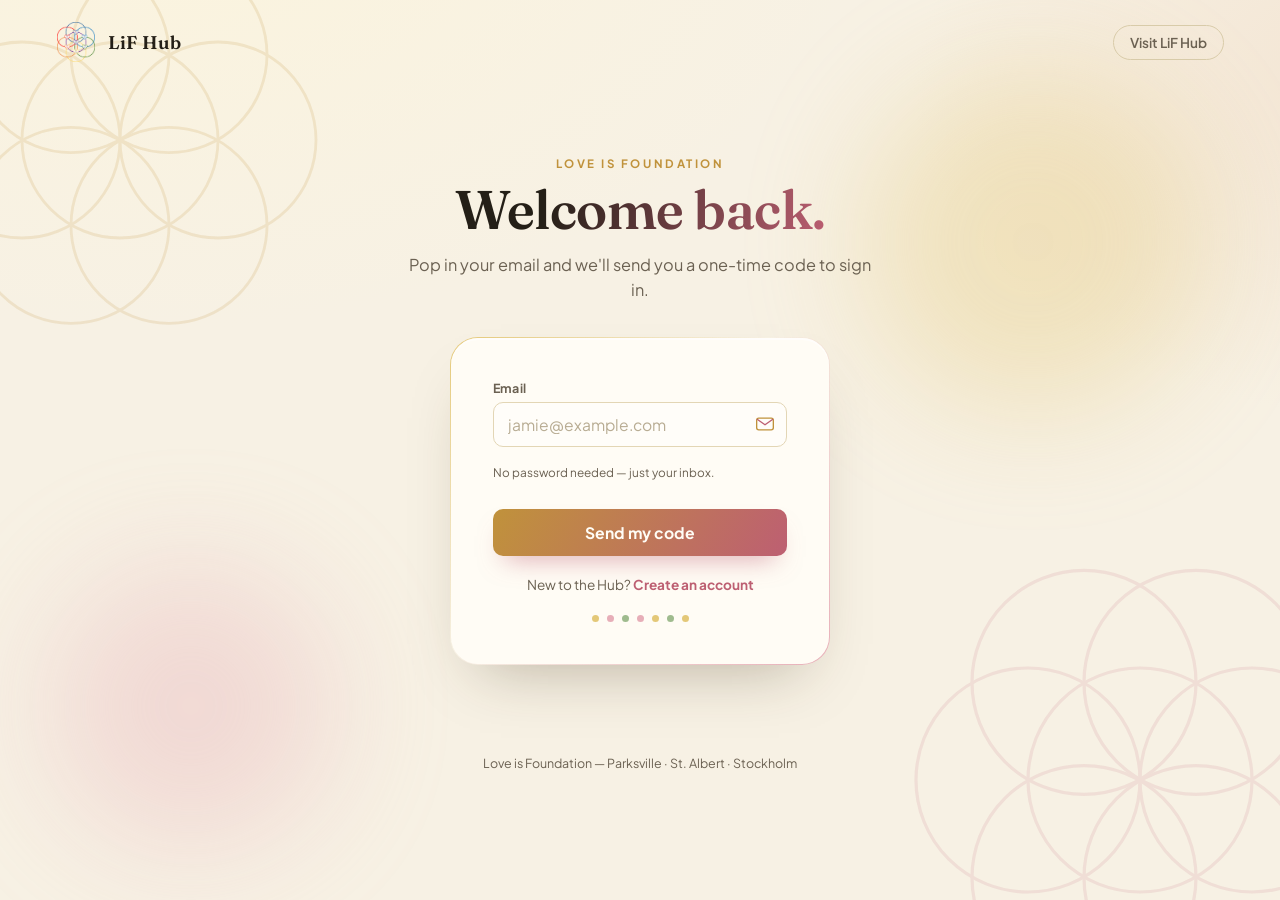
==== login.html @ c792c5d2 "added login" ====
<!DOCTYPE html>
<html lang="en">
<head>
<meta charset="UTF-8">
<meta name="viewport" content="width=device-width, initial-scale=1">
<title>Log in — LiF Hub</title>
<link rel="preconnect" href="https://fonts.googleapis.com">
<link rel="preconnect" href="https://fonts.gstatic.com" crossorigin>
<link href="https://fonts.googleapis.com/css2?family=Fraunces:opsz,wght@9..144,400;9..144,500;9..144,600;9..144,700&family=Plus+Jakarta+Sans:wght@400;500;600;700;800&display=swap" rel="stylesheet">
<style>
  /* ============ TOKENS (shared with sign-up page) ============ */
  :root{
    --cream:        #F7F1E4;
    --paper:        #FFFCF5;
    --ink:          #241F17;
    --ink-soft:     #6b6152;
    --gold:         #C0923B;
    --gold-soft:    #E4C878;
    --rose:         #BD5F72;
    --rose-soft:    #E7AEB8;
    --sage:         #5B7A50;
    --sage-soft:    #9FBB8E;

    --radius-lg: 28px;
    --radius-sm: 10px;

    --ease-bloom: cubic-bezier(.22,1.15,.32,1);
    --ease-out:   cubic-bezier(.19,1,.22,1);
  }

  *{ box-sizing:border-box; }
  html{ scroll-behavior:smooth; }

  body{
    margin:0;
    min-height:100vh;
    background:
      radial-gradient(1200px 700px at 12% -10%, #fbf4de 0%, transparent 60%),
      radial-gradient(900px 600px at 110% 10%, #f3e4d2 0%, transparent 55%),
      var(--cream);
    color:var(--ink);
    font-family:"Plus Jakarta Sans", system-ui, sans-serif;
    overflow-x:hidden;
    position:relative;
  }
  a{ color:inherit; }

  /* ============ AMBIENT SEED-OF-LIFE BACKGROUND ============ */
  .ambient-bg{ position:fixed; inset:0; pointer-events:none; z-index:0; overflow:hidden; }
  .ambient-bg svg{ position:absolute; opacity:.16; }
  .ambient-bg .cluster-a{ top:-140px; left:-160px; width:560px; height:560px; animation: ambientRotate 160s linear infinite; }
  .ambient-bg .cluster-b{ bottom:-200px; right:-180px; width:640px; height:640px; animation: ambientRotate 200s linear infinite reverse; opacity:.12; }
  .ambient-bg .blob{ position:absolute; border-radius:50%; filter:blur(60px); opacity:.35; animation: floatBlob 16s ease-in-out infinite; }
  .blob--gold{ width:340px; height:340px; top:8%; right:6%; background:var(--gold-soft); }
  .blob--rose{ width:280px; height:280px; bottom:6%; left:4%; background:var(--rose-soft); animation-delay:-6s; }
  @keyframes ambientRotate{ from{ transform:rotate(0deg);} to{ transform:rotate(360deg);} }
  @keyframes floatBlob{ 0%,100%{ transform:translate(0,0);} 50%{ transform:translate(22px,-18px);} }

  /* ============ LAYOUT ============ */
  .site-header{
    position:relative; z-index:2;
    display:flex; align-items:center; justify-content:space-between;
    padding:22px clamp(20px,5vw,56px);
  }
  .brand{ display:flex; align-items:center; gap:12px; }
  .brand-logo{ width:40px; height:40px; object-fit:contain; display:block; animation: fadeUp .7s var(--ease-out) both; }
  .brand-logo-fallback{ display:none; width:40px; height:40px; align-items:center; justify-content:center; animation: fadeUp .7s var(--ease-out) both; }
  .brand-word{ font-family:"Fraunces", serif; font-weight:600; font-size:1.15rem; letter-spacing:.01em; animation: fadeUp .7s .05s var(--ease-out) both; }
  .header-link{
    text-decoration:none; font-size:.85rem; font-weight:600; color:var(--ink-soft);
    padding:8px 16px; border:1px solid #d8cba9; border-radius:999px;
    transition: border-color .25s ease, color .25s ease, background .25s ease;
    animation: fadeUp .7s .05s var(--ease-out) both;
  }
  .header-link:hover{ color:var(--ink); border-color:var(--gold); background:var(--paper); }

  .stage{
    position:relative; z-index:2;
    display:flex; flex-direction:column; align-items:center;
    padding: clamp(30px,8vh,80px) 20px 80px;
    max-width:1080px; margin:0 auto;
    min-height:70vh; justify-content:center;
  }

  .hero-copy{ text-align:center; max-width:480px; margin-bottom:34px; }
  .eyebrow{
    margin:0 0 10px; font-size:.72rem; font-weight:700; letter-spacing:.22em; text-transform:uppercase;
    color:var(--gold); animation: fadeUp .7s .1s var(--ease-out) both;
  }
  .headline{
    margin:0 0 14px; font-family:"Fraunces", serif; font-weight:600;
    font-size: clamp(2.3rem, 5vw, 3.4rem); line-height:1.05; letter-spacing:-.01em;
    background: linear-gradient(100deg, var(--ink) 30%, var(--rose) 90%);
    -webkit-background-clip:text; background-clip:text; color:var(--ink); -webkit-text-fill-color:transparent;
    animation: fadeUp .8s .18s var(--ease-out) both;
  }
  .subhead{ margin:0; color:var(--ink-soft); font-size:1.02rem; line-height:1.55; animation: fadeUp .8s .28s var(--ease-out) both; }

  /* ============ CARD ============ */
  .card{
    position:relative; width:100%; max-width:380px;
    border:1px solid transparent; border-radius: var(--radius-lg);
    background:
      linear-gradient(var(--paper), var(--paper)) padding-box,
      linear-gradient(135deg, var(--gold-soft), transparent 45%, var(--rose-soft)) border-box;
    box-shadow: 0 30px 60px -30px rgba(60,45,20,.35), 0 2px 0 rgba(255,255,255,.6) inset;
    padding: clamp(30px,5vw,42px);
    animation: cardBloom .85s .4s var(--ease-bloom) both;
  }

  form{ display:flex; flex-direction:column; gap:18px; }

  /* ============ THE EMAIL "SPAWN" MOMENT ============ */
  .field{ display:flex; flex-direction:column; gap:6px; position:relative; }
  .field label{ font-size:.78rem; font-weight:700; color:var(--ink-soft); letter-spacing:.02em; }

  .field--email-hero{ animation: emailSpawn .95s .35s var(--ease-bloom) both; }
  .field--email-hero .spawn-ring{
    position:absolute; left:50%; top:38px; width:60px; height:60px; margin:-30px 0 0 -30px;
    border-radius:50%; border:2px solid var(--gold); opacity:0;
    animation: ringPing 1s .75s ease-out both; pointer-events:none;
  }
  .field--email-hero .spawn-ring.ring-2{ border-color: var(--rose); animation-delay: .88s; }

  @keyframes emailSpawn{
    0%   { opacity:0; transform: scale(.4) translateY(-32px) rotate(-6deg); }
    55%  { opacity:1; transform: scale(1.07) translateY(4px) rotate(1.5deg); }
    75%  { transform: scale(.97) translateY(-2px) rotate(-.5deg); }
    100% { opacity:1; transform:none; }
  }
  @keyframes ringPing{ from{ opacity:.55; transform: scale(.5);} to{ opacity:0; transform: scale(2.4);} }

  .input-wrap{ position:relative; }
  .input-wrap input{
    width:100%; font-family:inherit; font-size:.98rem;
    padding:12px 42px 12px 14px;
    border-radius: var(--radius-sm);
    border:1.5px solid #e3d6b5;
    background:#fffdf9;
    color:var(--ink);
    outline:none;
    transition: border-color .22s ease, box-shadow .22s ease;
  }
  .input-wrap input::placeholder{ color:#b8ac93; }
  .input-wrap input.is-bad{ border-color: var(--rose); }

  /* shimmering "traveling light" border on focus */
  .input-wrap input:focus-visible{
    border-color: transparent;
    background:
      linear-gradient(#fffdf9,#fffdf9) padding-box,
      linear-gradient(90deg, var(--gold), var(--rose), var(--gold-soft), var(--gold)) border-box;
    background-size: 100% 100%, 300% 100%;
    background-position: 0 0, 0% 0%;
    animation: sweep 2.4s linear infinite;
    box-shadow: 0 0 0 4px rgba(192,146,59,.14);
  }
  @keyframes sweep{ to{ background-position: 0 0, 300% 0%; } }

  .envelope{
    position:absolute; right:12px; top:50%;
    width:20px; height:20px;
    transform: translateY(-50%);
    animation: bob 3.2s ease-in-out infinite;
    pointer-events:none;
  }
  .envelope.flying{ animation: flyAway .6s var(--ease-out) forwards; }
  @keyframes bob{ 0%,100%{ transform:translateY(-50%);} 50%{ transform:translateY(-62%);} }
  @keyframes flyAway{
    0%{ transform:translateY(-50%) rotate(0deg); opacity:1; }
    100%{ transform:translateY(-160%) translateX(26px) rotate(22deg); opacity:0; }
  }

  .field-note{ font-size:.74rem; min-height:14px; display:flex; align-items:center; gap:6px; color:var(--ink-soft); }
  .field-note.good{ color:var(--sage); font-weight:600; }
  .field-note.bad{ color:var(--rose); font-weight:600; }

  /* ============ SUBMIT BUTTON ============ */
  .submit-btn{
    position:relative; overflow:visible; border:none; cursor:pointer;
    padding:14px 20px; border-radius: var(--radius-sm);
    font-family:inherit; font-weight:700; font-size:.98rem; color:#fffdf6;
    background: linear-gradient(120deg, var(--gold) 0%, var(--rose) 100%);
    box-shadow: 0 14px 26px -12px rgba(189,95,114,.55);
    transition: transform .18s var(--ease-out), box-shadow .18s var(--ease-out), filter .2s ease;
    animation: fieldRise .55s .7s var(--ease-out) both;
  }
  .submit-btn:hover{ transform: translateY(-2px); box-shadow: 0 18px 30px -12px rgba(189,95,114,.6); filter:brightness(1.04); }
  .submit-btn:active{ transform: translateY(0); }
  .submit-btn:focus-visible{ outline:3px solid var(--gold-soft); outline-offset:3px; }
  .submit-btn.is-loading .btn-label{ opacity:0; }
  .submit-btn.is-loading::after{
    content:""; position:absolute; left:50%; top:50%; width:18px; height:18px; margin:-9px 0 0 -9px;
    border-radius:50%; border:2px solid rgba(255,255,255,.55); border-top-color:#fff;
    animation: spin .7s linear infinite;
  }
  .submit-btn.is-success{ background: linear-gradient(120deg, var(--sage-soft), var(--sage)); }
  @keyframes spin{ to{ transform:rotate(360deg); } }
  @keyframes fieldRise{ from{ opacity:0; transform:translateY(12px);} to{ opacity:1; transform:none; } }

  .btn-label{ transition: opacity .15s ease; }
  .btn-particles{ position:absolute; inset:0; pointer-events:none; }
  .particle{
    position:absolute; left:50%; top:50%; width:6px; height:6px; border-radius:50%;
    background: var(--gold-soft);
    animation: particleBurst .7s var(--ease-out) forwards;
  }
  @keyframes particleBurst{ to{ transform: translate(var(--tx), var(--ty)) scale(0); opacity:0; } }

  .card.is-shaking{ animation: shake .45s ease; }
  @keyframes shake{
    10%,90%{ transform:translateX(-2px); } 20%,80%{ transform:translateX(3px); }
    30%,50%,70%{ transform:translateX(-6px); } 40%,60%{ transform:translateX(6px); }
  }

  .form-footer{ text-align:center; font-size:.85rem; color:var(--ink-soft); margin:2px 0 0; animation: fadeUp .6s 1s var(--ease-out) both; }
  .form-footer a{ color:var(--rose); font-weight:700; text-decoration:none; }
  .form-footer a:hover{ text-decoration:underline; }

  /* idle "breathing" dots — keeps the minimal page quietly alive */
  .aspects-dots{ display:flex; justify-content:center; gap:8px; margin-top:4px; animation: fadeUp .6s 1.05s var(--ease-out) both; }
  .aspects-dots span{ width:7px; height:7px; border-radius:50%; background: var(--gold-soft); animation: pulseDot 1.8s ease-in-out infinite; }
  .aspects-dots span:nth-child(2n){ background: var(--rose-soft); }
  .aspects-dots span:nth-child(3n){ background: var(--sage-soft); }
  .aspects-dots span:nth-child(1){ animation-delay:0s; }
  .aspects-dots span:nth-child(2){ animation-delay:.12s; }
  .aspects-dots span:nth-child(3){ animation-delay:.24s; }
  .aspects-dots span:nth-child(4){ animation-delay:.36s; }
  .aspects-dots span:nth-child(5){ animation-delay:.48s; }
  .aspects-dots span:nth-child(6){ animation-delay:.6s; }
  .aspects-dots span:nth-child(7){ animation-delay:.72s; }
  @keyframes pulseDot{ 0%,100%{ transform:scale(1); opacity:.55;} 50%{ transform:scale(1.5); opacity:1;} }

  footer.page-footer{ position:relative; z-index:2; text-align:center; padding:10px 20px 40px; font-size:.78rem; color:var(--ink-soft); }

  @keyframes fadeUp{ from{ opacity:0; transform:translateY(16px);} to{ opacity:1; transform:none; } }
  @keyframes cardBloom{ from{ opacity:0; transform:scale(.92) translateY(26px);} to{ opacity:1; transform:none; } }

  @media (prefers-reduced-motion: reduce){
    *{ animation-duration:.001ms !important; animation-iteration-count:1 !important; transition-duration:.001ms !important; }
    .ambient-bg .cluster-a, .ambient-bg .cluster-b, .ambient-bg .blob, .envelope, .aspects-dots span{ animation:none !important; }
  }

  @media (max-width:520px){
    .site-header{ padding:16px; }
    .headline{ font-size:2rem; }
  }
</style>
</head>
<body>

  <div class="ambient-bg" aria-hidden="true">
    <div class="blob blob--gold"></div>
    <div class="blob blob--rose"></div>
    <svg class="cluster-a" viewBox="0 0 400 400" fill="none">
      <g stroke="#C0923B" stroke-width="2">
        <circle cx="200" cy="200" r="70"/><circle cx="270" cy="200" r="70"/><circle cx="235" cy="139" r="70"/>
        <circle cx="165" cy="139" r="70"/><circle cx="130" cy="200" r="70"/><circle cx="165" cy="261" r="70"/><circle cx="235" cy="261" r="70"/>
      </g>
    </svg>
    <svg class="cluster-b" viewBox="0 0 400 400" fill="none">
      <g stroke="#BD5F72" stroke-width="2">
        <circle cx="200" cy="200" r="70"/><circle cx="270" cy="200" r="70"/><circle cx="235" cy="139" r="70"/>
        <circle cx="165" cy="139" r="70"/><circle cx="130" cy="200" r="70"/><circle cx="165" cy="261" r="70"/><circle cx="235" cy="261" r="70"/>
      </g>
    </svg>
  </div>

  <header class="site-header">
    <div class="brand">
      <!-- TODO: swap "logo here" for the real logo file path -->
      <img class="brand-logo" id="brandLogo" src="temp_logo.png" alt="Love is Foundation logo"
           onerror="this.style.display='none'; document.getElementById('logoFallback').style.display='flex';">
      <div class="brand-logo-fallback" id="logoFallback">
        <svg width="40" height="40" viewBox="0 0 100 100" fill="none">
          <g stroke="#C0923B" stroke-width="3">
            <circle cx="50" cy="50" r="18"/><circle cx="68" cy="50" r="18"/><circle cx="59" cy="34" r="18"/>
            <circle cx="41" cy="34" r="18"/><circle cx="32" cy="50" r="18"/><circle cx="41" cy="66" r="18"/><circle cx="59" cy="66" r="18"/>
          </g>
        </svg>
      </div>
      <span class="brand-word">LiF Hub</span>
    </div>
    <a class="header-link" href="https://nicholas02k17.github.io/hub/">Visit LiF Hub</a>
  </header>

  <main class="stage">
    <section class="hero-copy">
      <p class="eyebrow">Love is Foundation</p>
      <h1 class="headline">Welcome back.</h1>
      <p class="subhead">Pop in your email and we'll send you a one-time code to sign in.</p>
    </section>

    <section class="card" id="loginCard">
      <form id="loginForm" novalidate>

        <div class="field field--email-hero" id="emailField">
          <span class="spawn-ring" aria-hidden="true"></span>
          <span class="spawn-ring ring-2" aria-hidden="true"></span>
          <label for="loginEmail">Email</label>
          <div class="input-wrap">
            <input type="email" id="loginEmail" name="email" placeholder="jamie@example.com" autocomplete="email" required>
            <svg class="envelope" id="envelope" viewBox="0 0 24 24" fill="none">
              <rect x="2" y="5" width="20" height="14" rx="2.5" stroke="#C0923B" stroke-width="1.6"/>
              <path d="M3 6.5L12 13L21 6.5" stroke="#BD5F72" stroke-width="1.6" stroke-linecap="round" stroke-linejoin="round"/>
            </svg>
          </div>
          <p class="field-note" id="loginNote" aria-live="polite">No password needed — just your inbox.</p>
        </div>

        <button type="submit" class="submit-btn" id="loginBtn">
          <span class="btn-label">Send my code</span>
          <span class="btn-particles" id="loginParticles" aria-hidden="true"></span>
        </button>

        <p class="field-note good" id="loginSentNote" aria-live="polite" style="display:none; justify-content:center; text-align:center;"></p>

        <p class="form-footer">New to the Hub? <a href="register.html">Create an account</a></p>

        <div class="aspects-dots" aria-hidden="true">
          <span></span><span></span><span></span><span></span><span></span><span></span><span></span>
        </div>
      </form>
    </section>
  </main>

  <footer class="page-footer">
    Love is Foundation — Parksville · St. Albert · Stockholm
  </footer>

<script>
(function(){
  "use strict";

  var reduceMotion = window.matchMedia("(prefers-reduced-motion: reduce)").matches;

  var form      = document.getElementById("loginForm");
  var card      = document.getElementById("loginCard");
  var emailIn   = document.getElementById("loginEmail");
  var note      = document.getElementById("loginNote");
  var sentNote  = document.getElementById("loginSentNote");
  var btn       = document.getElementById("loginBtn");
  var envelope  = document.getElementById("envelope");
  var particlesHost = document.getElementById("loginParticles");

  emailIn.addEventListener("input", function(){
    emailIn.classList.remove("is-bad");
    note.textContent = "No password needed — just your inbox.";
    note.className = "field-note";
  });

  function looksLikeEmail(v){
    return /^[^\s@]+@[^\s@]+\.[^\s@]+$/.test(v);
  }

  function burst(){
    if(reduceMotion) return;
    for(var i=0;i<14;i++){
      var p = document.createElement("span");
      p.className = "particle";
      var angle = Math.random()*Math.PI*2;
      var dist  = 40 + Math.random()*50;
      p.style.setProperty("--tx", Math.cos(angle)*dist + "px");
      p.style.setProperty("--ty", Math.sin(angle)*dist + "px");
      p.style.background = i % 2 === 0 ? "#C0923B" : "#BD5F72";
      particlesHost.appendChild(p);
      (function(node){ setTimeout(function(){ node.remove(); }, 750); })(p);
    }
  }

  form.addEventListener("submit", function(e){
    e.preventDefault();
    var email = emailIn.value.trim();

    if(!looksLikeEmail(email)){
      card.classList.remove("is-shaking");
      void card.offsetWidth;
      card.classList.add("is-shaking");
      emailIn.classList.add("is-bad");
      note.textContent = "That doesn't look like an email yet.";
      note.className = "field-note bad";
      emailIn.focus();
      return;
    }

    btn.classList.add("is-loading");
    btn.disabled = true;

    setTimeout(function(){
      btn.classList.remove("is-loading");
      btn.classList.add("is-success");
      btn.querySelector(".btn-label").textContent = "Check your email!";
      envelope.classList.add("flying");
      burst();
      sentNote.textContent = "We sent a one-time code to " + email + ".";
      sentNote.style.display = "flex";
      setTimeout(function(){
        window.location.href = "https://www.google.com/";
      }, 1400);
    }, 700);
  });

})();
</script>
</body>
</html>
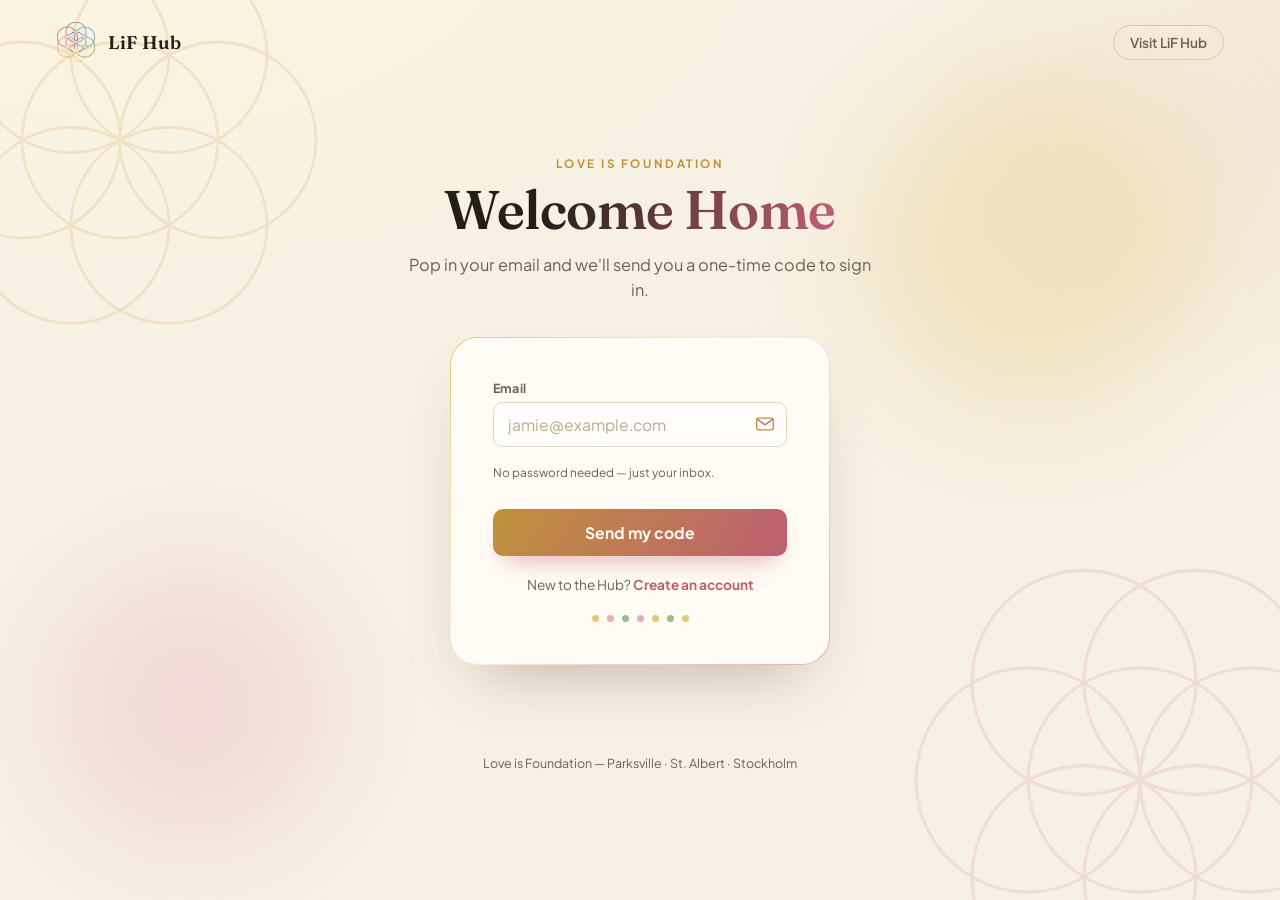
==== commit ea149a10: "updated welcome home" ====
--- a/login.html
+++ b/login.html
@@ -287,7 +287,7 @@
   <main class="stage">
     <section class="hero-copy">
       <p class="eyebrow">Love is Foundation</p>
-      <h1 class="headline">Welcome back.</h1>
+      <h1 class="headline">Welcome Home</h1>
       <p class="subhead">Pop in your email and we'll send you a one-time code to sign in.</p>
     </section>
 
